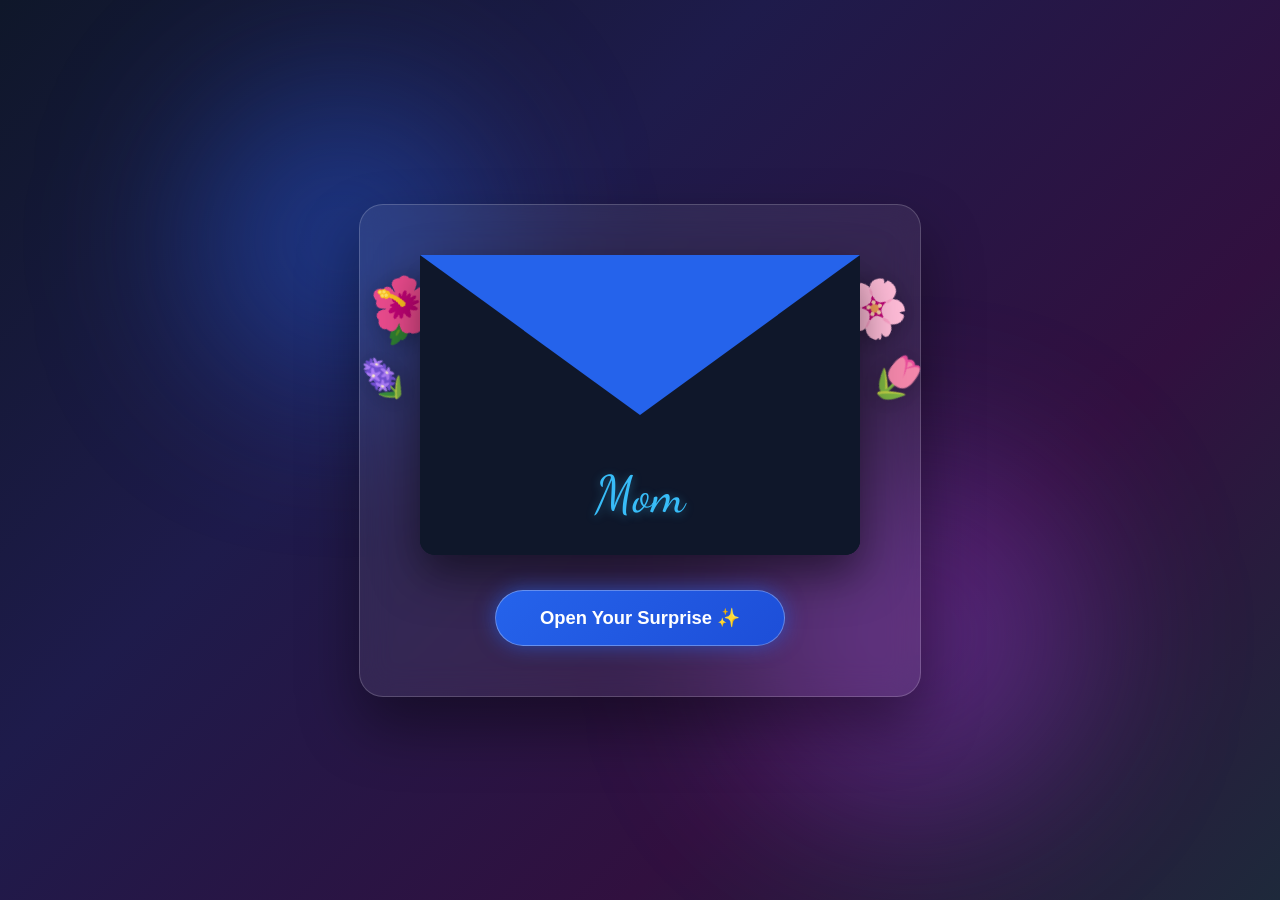
==== index.html @ d256d652 "correction" ====
<!DOCTYPE html>
<html lang="en">
<head>
  <meta charset="UTF-8">
  <meta name="viewport" content="width=device-width, initial-scale=1.0">
  <title>Happy 42nd Birthday, Mom!</title>
  <style>
    @import url('https://fonts.googleapis.com/css2?family=Dancing+Script:wght@600&family=Poppins:wght@400;600;700&display=swap');

    :root {
      --envelope-blue: #1e293b;       /* Elegant Royal Dark Slate */
      --envelope-back: #0f172a;       /* Deeper Navy Shadow */
      --envelope-flap: #2563eb;       /* Rich Sapphire Accent */
      --card-bg: #ffffff;
      --heading-color: #1e3a8a;     /* Sophisticated Dark Blue */
      --text-color: #334155;
      --gold-accent: #f59e0b;
    }

    * {
      box-sizing: border-box;
      margin: 0;
      padding: 0;
    }

    body {
      /* Multi-color mesh gradient (Indigo, Royal Blue, Dusk Violet) */
      background: linear-gradient(135deg, #0f172a 0%, #1e1b4b 35%, #31103f 70%, #1e293b 100%);
      font-family: 'Poppins', sans-serif;
      display: flex;
      flex-direction: column;
      justify-content: center;
      align-items: center;
      min-height: 100vh;
      overflow: hidden;
      position: relative;
    }

    /* Ambient Glowing Orbs behind the Glass */
    .glow-orb {
      position: absolute;
      border-radius: 50%;
      filter: blur(80px);
      pointer-events: none;
      z-index: 0;
    }
    .orb-1 { top: 10%; left: 15%; width: 300px; height: 300px; background: rgba(37, 99, 235, 0.4); }
    .orb-2 { bottom: 10%; right: 15%; width: 350px; height: 350px; background: rgba(168, 85, 247, 0.3); }

    /* --- Falling Snow & Hearts Particle System --- */
    .particles-layer {
      position: absolute;
      top: 0; left: 0;
      width: 100%; height: 100%;
      pointer-events: none;
      z-index: 1;
    }

    .particle {
      position: absolute;
      top: -5%;
      opacity: 0;
      animation: floatDown linear infinite;
    }

    /* Snow Crystals */
    .p-snow {
      color: #ffffff;
      font-size: 14px;
      text-shadow: 0 0 8px rgba(255, 255, 255, 0.8);
    }

    /* Glowing Dots */
    .p-dot {
      width: 6px; height: 6px;
      background: #fde047;
      border-radius: 50%;
      box-shadow: 0 0 10px #fde047, 0 0 20px #eab308;
    }

    /* Floating Hearts */
    .p-heart {
      color: #f43f5e;
      font-size: 14px;
      text-shadow: 0 0 8px rgba(244, 63, 94, 0.7);
    }

    @keyframes floatDown {
      0% { transform: translateY(0) rotate(0deg) scale(0.6); opacity: 0; }
      20% { opacity: 0.9; }
      80% { opacity: 0.9; }
      100% { transform: translateY(110vh) rotate(360deg) scale(1.2); opacity: 0; }
    }

    /* Scattered timings across screen */
    .p1 { left: 3%;  animation-duration: 7s;  animation-delay: 0s; }
    .p2 { left: 9%;  animation-duration: 9s;  animation-delay: 1.5s; }
    .p3 { left: 15%; animation-duration: 6s;  animation-delay: 0.5s; }
    .p4 { left: 22%; animation-duration: 10s; animation-delay: 3s; }
    .p5 { left: 28%; animation-duration: 8s;  animation-delay: 1s; }
    .p6 { left: 35%; animation-duration: 7s;  animation-delay: 2.5s; }
    .p7 { left: 41%; animation-duration: 11s; animation-delay: 0.2s; }
    .p8 { left: 48%; animation-duration: 8s;  animation-delay: 2s; }
    .p9 { left: 54%; animation-duration: 9s;  animation-delay: 1.2s; }
    .p10{ left: 61%; animation-duration: 7s;  animation-delay: 3.5s; }
    .p11{ left: 67%; animation-duration: 10s; animation-delay: 0.7s; }
    .p12{ left: 74%; animation-duration: 8s;  animation-delay: 2.2s; }
    .p13{ left: 80%; animation-duration: 9s;  animation-delay: 4s; }
    .p14{ left: 86%; animation-duration: 6s;  animation-delay: 1.8s; }
    .p15{ left: 92%; animation-duration: 11s; animation-delay: 0.3s; }

    /* --- Glassmorphism Stage Container --- */
    .glass-card-stage {
      position: relative;
      z-index: 10;
      background: rgba(255, 255, 255, 0.07);
      backdrop-filter: blur(16px);
      -webkit-backdrop-filter: blur(16px);
      border: 1px solid rgba(255, 255, 255, 0.18);
      border-radius: 24px;
      padding: 50px 60px;
      box-shadow: 0 30px 60px rgba(0, 0, 0, 0.4);
      display: flex;
      flex-direction: column;
      align-items: center;
      gap: 35px;
    }

    /* --- Envelope & Card Unit --- */
    .card-container {
      position: relative;
      width: 440px;
      height: 300px;
      perspective: 1000px;
    }

    /* Side Flowers Attached Behind Envelope */
    .blooming-flowers {
      position: absolute;
      width: 100%;
      height: 100%;
      pointer-events: none;
      z-index: 1;
    }

    .flower {
      position: absolute;
      font-size: 55px;
      transition: all 1s ease-in-out;
      filter: drop-shadow(0 4px 12px rgba(0,0,0,0.3));
    }

    /* Left & Right floral arrangements */
    .fl-left-1 { top: 10px; left: -50px; transform: rotate(-25deg); }
    .fl-left-2 { top: 90px; left: -65px; transform: rotate(-45deg); font-size: 45px; }
    .fl-right-1 { top: 10px; right: -50px; transform: rotate(25deg); }
    .fl-right-2 { top: 90px; right: -65px; transform: rotate(45deg); font-size: 45px; }

    /* Envelope Base Pocket */
    .envelope {
      position: absolute;
      width: 100%;
      height: 100%;
      background: var(--envelope-blue);
      border-radius: 0 0 15px 15px;
      box-shadow: 0 20px 45px rgba(0, 0, 0, 0.5);
      z-index: 3;
      overflow: hidden;
    }

    /* Inner fold pockets */
    .envelope::before {
      content: '';
      position: absolute;
      bottom: 0; left: 0;
      width: 0; height: 0;
      border-left: 220px solid var(--envelope-back);
      border-top: 150px solid transparent;
      border-bottom: 150px solid var(--envelope-back);
      z-index: 3;
    }

    .envelope::after {
      content: '';
      position: absolute;
      bottom: 0; right: 0;
      width: 0; height: 0;
      border-right: 220px solid var(--envelope-back);
      border-top: 150px solid transparent;
      border-bottom: 150px solid var(--envelope-back);
      z-index: 3;
    }

    /* MOM Cursive Signature */
    .mom-title {
      position: absolute;
      bottom: 30px;
      width: 100%;
      text-align: center;
      font-family: 'Dancing Script', cursive;
      font-size: 3.2rem;
      color: #38bdf8; /* Soft cyan glowing accent */
      text-shadow: 0 2px 10px rgba(56, 189, 248, 0.4);
      z-index: 4;
    }

    /* Top Flap */
    .flap {
      position: absolute;
      top: 0; left: 0;
      width: 100%; height: 100%;
      border-left: 220px solid transparent;
      border-right: 220px solid transparent;
      border-top: 160px solid var(--envelope-flap);
      transform-origin: top;
      transition: transform 0.8s ease-in-out, z-index 0.3s;
      z-index: 4;
    }

    /* Letter inside */
    .letter-card {
      position: absolute;
      bottom: 15px;
      left: 25px;
      width: 390px;
      height: 270px;
      background: var(--card-bg);
      border-radius: 12px;
      padding: 30px 25px;
      text-align: center;
      box-shadow: 0 8px 25px rgba(0,0,0,0.2);
      transition: transform 1s cubic-bezier(0.4, 0, 0.2, 1), opacity 0.5s ease;
      z-index: 2;
      display: flex;
      flex-direction: column;
      justify-content: center;
      align-items: center;
      opacity: 0;
    }

    .letter-card h1 {
      font-size: 1.8rem;
      font-weight: 700;
      color: var(--heading-color);
      line-height: 1.25;
      margin-bottom: 12px;
      letter-spacing: 0.5px;
    }

    .letter-card p {
      font-size: 1rem;
      color: var(--text-color);
      line-height: 1.5;
      font-weight: 400;
    }

    /* --- Glowing Trigger Button --- */
    .glow-btn {
      padding: 16px 44px;
      font-size: 1.15rem;
      font-weight: 600;
      color: white;
      background: linear-gradient(135deg, #2563eb, #1d4ed8);
      border: 1px solid rgba(255, 255, 255, 0.3);
      border-radius: 50px;
      cursor: pointer;
      box-shadow: 0 0 20px rgba(37, 99, 235, 0.6);
      transition: all 0.3s ease;
      animation: buttonPulse 2.5s infinite;
      z-index: 10;
    }

    .glow-btn:hover {
      transform: scale(1.06);
      box-shadow: 0 0 35px rgba(37, 99, 235, 0.9);
    }

    @keyframes buttonPulse {
      0% { box-shadow: 0 0 15px rgba(37, 99, 235, 0.5); }
      50% { box-shadow: 0 0 30px rgba(59, 130, 246, 0.9); }
      100% { box-shadow: 0 0 15px rgba(37, 99, 235, 0.5); }
    }

    /* --- OPENED STATE ANIMATIONS --- */
    .card-container.opened .flap {
      transform: rotateX(180deg);
      z-index: 1;
    }

    .card-container.opened .letter-card {
      transform: translateY(-210px);
      z-index: 5;
      opacity: 1;
    }

    .card-container.opened .fl-left-1 { transform: translate(-15px, -20px) rotate(-35deg); }
    .card-container.opened .fl-right-1 { transform: translate(15px, -20px) rotate(35deg); }

    .glass-card-stage.opened .glow-btn {
      display: none;
    }

    /* Mobile Responsiveness */
    @media (max-width: 520px) {
      .glass-card-stage { padding: 30px 20px; border-radius: 16px; }
      .card-container { width: 310px; height: 210px; }
      .flap { border-left-width: 155px; border-right-width: 155px; border-top-width: 115px; }
      .envelope::before { border-left-width: 155px; border-top-width: 105px; border-bottom-width: 105px; }
      .envelope::after { border-right-width: 155px; border-top-width: 105px; border-bottom-width: 105px; }
      .letter-card { width: 270px; height: 200px; left: 20px; padding: 15px; }
      .letter-card h1 { font-size: 1.3rem; }
      .letter-card p { font-size: 0.85rem; }
      .card-container.opened .letter-card { transform: translateY(-135px); }
      .mom-title { font-size: 2.2rem; bottom: 20px; }
    }
  </style>
</head>
<body>

  <!-- Ambient Light Orbs -->
  <div class="glow-orb orb-1"></div>
  <div class="glow-orb orb-2"></div>

  <!-- Falling Particles: Snow, Hearts, & Gold Dots -->
  <div class="particles-layer">
    <div class="particle p-snow p1">❄</div>
    <div class="particle p-heart p2">💖</div>
    <div class="particle p-dot p3"></div>
    <div class="particle p-snow p4">❄</div>
    <div class="particle p-heart p5">🌸</div>
    <div class="particle p-dot p6"></div>
    <div class="particle p-snow p7">❄</div>
    <div class="particle p-heart p8">💕</div>
    <div class="particle p-dot p9"></div>
    <div class="particle p-snow p10">❄</div>
    <div class="particle p-heart p11">💖</div>
    <div class="particle p-dot p12"></div>
    <div class="particle p-snow p13">❄</div>
    <div class="particle p-heart p14">🌸</div>
    <div class="particle p-dot p15"></div>
  </div>

  <!-- Glassmorphism Container Stage -->
  <div class="glass-card-stage" id="glassStage">

    <div class="card-container" id="cardContainer">
      
      <!-- Side Blooming Flowers -->
      <div class="blooming-flowers">
        <span class="flower fl-left-1">🌺</span>
        <span class="flower fl-left-2">🪻</span>
        <span class="flower fl-right-1">🌸</span>
        <span class="flower fl-right-2">🌷</span>
      </div>

      <!-- Blue Envelope Pocket -->
      <div class="envelope">
        <div class="mom-title">Mom</div>
      </div>

      <!-- Flap -->
      <div class="flap"></div>

      <!-- Card Inside -->
      <div class="letter-card">
        <h1>HAPPY BIRTHDAY<br>MOM! 💐</h1>
        <p>
May God bless you abundantly, keep you in perfect health, fill your heart with joy, and grant you many more beautiful years. Have a wonderful birthday!! 💕</p>
      </div>

    </div>

    <!-- Glowing Action Button -->
    <button class="glow-btn" id="openBtn">Open Your Surprise ✨</button>

  </div>

  <!-- Background Music Track -->
  <audio id="bgMusic" loop>
    <source src="/Stivie_Wonder_-_Isn_t_She_Lovely_(mp3.pm).mp3" type="audio/mpeg">
  </audio>

  <script>
    const openBtn = document.getElementById('openBtn');
    const cardContainer = document.getElementById('cardContainer');
    const glassStage = document.getElementById('glassStage');
    const bgMusic = document.getElementById('bgMusic');

    openBtn.addEventListener('click', function() {
      cardContainer.classList.add('opened');
      glassStage.classList.add('opened');

      bgMusic.play().catch(error => {
        console.log("Add 'music.mp3' in the same folder to activate auto-play on click!");
      });
    });
  </script>

</body>
</html>
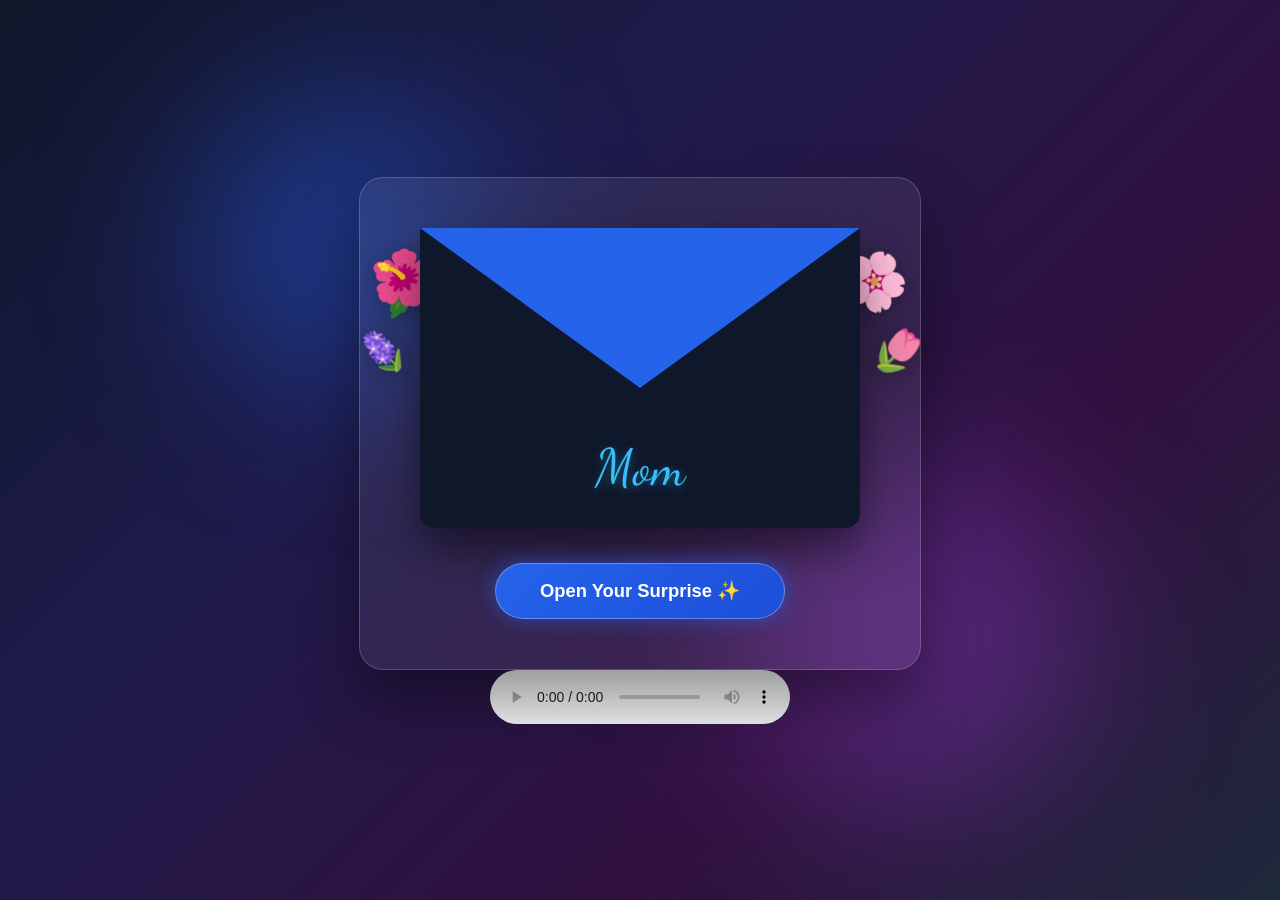
==== commit 3b7f8705: "Fix audio element for background music Updated audio element to include source tag and controls." ====
--- a/index.html
+++ b/index.html
@@ -376,9 +376,11 @@
   </div>
 
   <!-- Background Music Track -->
-  <audio id="bgMusic" loop>
-    <source src="/Stivie_Wonder_-_Isn_t_She_Lovely_(mp3.pm).mp3" type="audio/mpeg">
+
+  <audio id="bgMusic" loop controls>
+    <source src="./Stivie_Wonder_-_Isn_t_She_Lovely_(mp3.pm).mp3"control type="audio/mpeg">
   </audio>
+
 
   <script>
     const openBtn = document.getElementById('openBtn');
@@ -397,4 +399,4 @@
   </script>
 
 </body>
-</html>+</html>
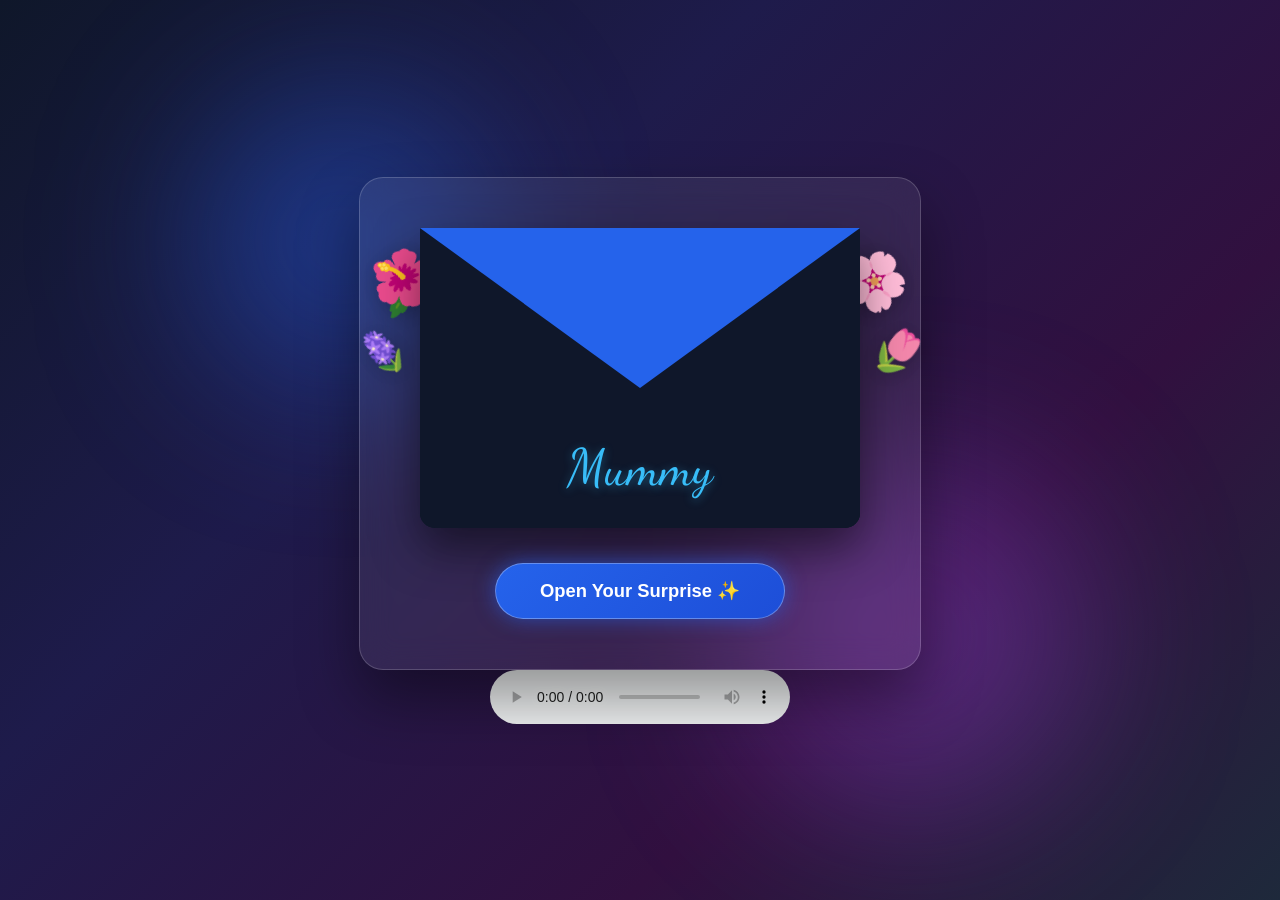
==== commit 97e1af42: "update page title" ====
--- a/index.html
+++ b/index.html
@@ -3,7 +3,7 @@
 <head>
   <meta charset="UTF-8">
   <meta name="viewport" content="width=device-width, initial-scale=1.0">
-  <title>Happy 42nd Birthday, Mom!</title>
+  <title>Happy Birthday, Mum!</title>
   <style>
     @import url('https://fonts.googleapis.com/css2?family=Dancing+Script:wght@600&family=Poppins:wght@400;600;700&display=swap');
 
@@ -355,7 +355,7 @@
 
       <!-- Blue Envelope Pocket -->
       <div class="envelope">
-        <div class="mom-title">Mom</div>
+        <div class="mom-title">Mummy</div>
       </div>
 
       <!-- Flap -->
@@ -363,8 +363,9 @@
 
       <!-- Card Inside -->
       <div class="letter-card">
-        <h1>HAPPY BIRTHDAY<br>MOM! 💐</h1>
+        <h1>HAPPY BIRTHDAY<br>Mummy! 💐</h1>
         <p>
+          
 May God bless you abundantly, keep you in perfect health, fill your heart with joy, and grant you many more beautiful years. Have a wonderful birthday!! 💕</p>
       </div>
 
@@ -375,12 +376,10 @@
 
   </div>
 
-  <!-- Background Music Track -->
-
+ 
   <audio id="bgMusic" loop controls>
     <source src="./Stivie_Wonder_-_Isn_t_She_Lovely_(mp3.pm).mp3"control type="audio/mpeg">
   </audio>
-
 
   <script>
     const openBtn = document.getElementById('openBtn');
@@ -399,4 +398,4 @@
   </script>
 
 </body>
-</html>
+</html>
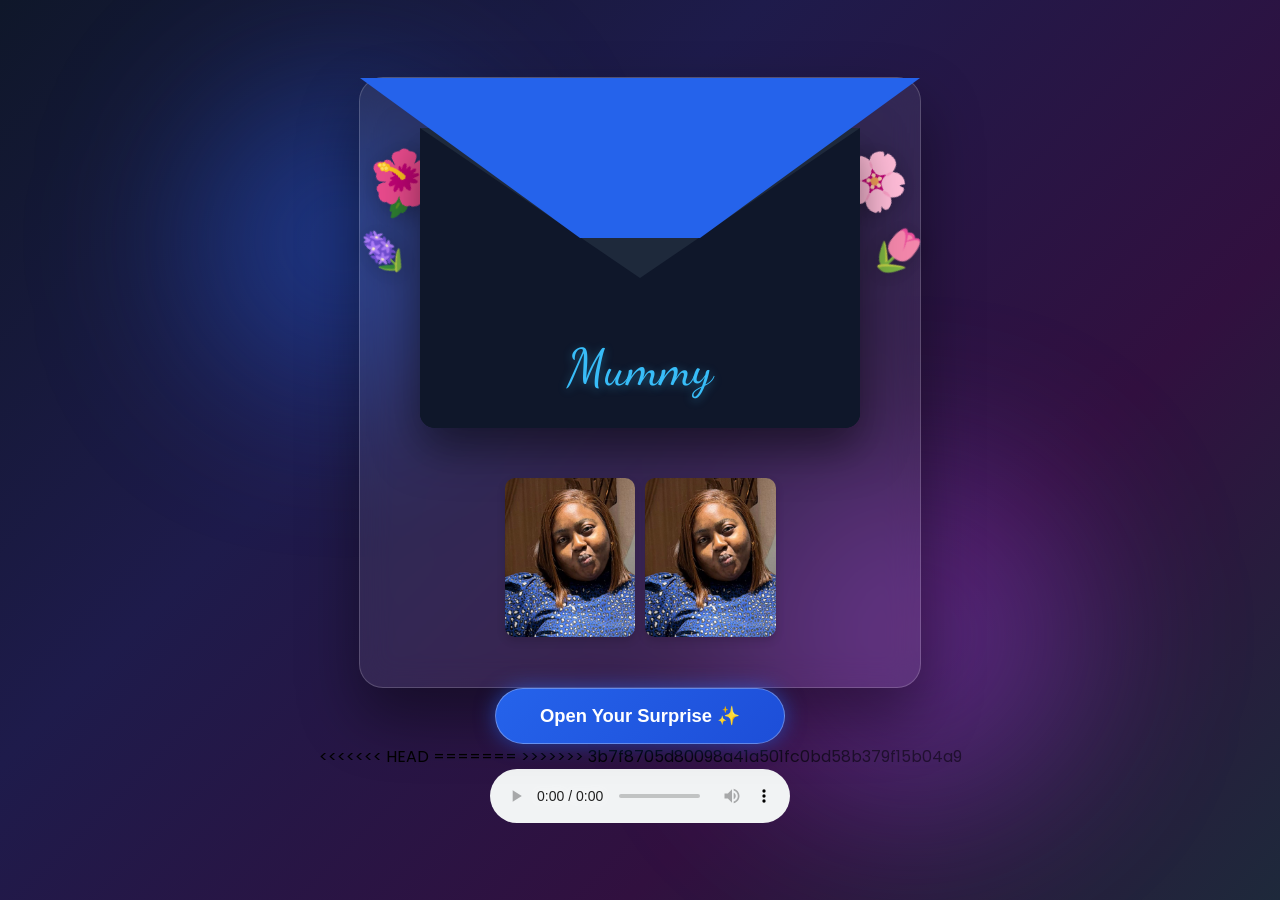
==== commit 1b52fc17: "Fixed merge conflictand added photos" ====
--- a/index.html
+++ b/index.html
@@ -203,6 +203,24 @@
       text-shadow: 0 2px 10px rgba(56, 189, 248, 0.4);
       z-index: 4;
     }
+
+    /* Container for photos inside the card */
+.card-photos {
+  display: flex;
+  gap: 10px;
+  justify-content: center;
+  margin-top: 15px;
+}
+
+/* Make photos small and rounded inside the card */
+.card-photos img {
+  width: 45%;
+  max-width: 140px;
+  height: auto;
+  border-radius: 10px;
+  box-shadow: 0 4px 8px rgba(0,0,0,0.15);
+  object-fit: cover;
+}
 
     /* Top Flap */
     .flap {
@@ -358,6 +376,9 @@
         <div class="mom-title">Mummy</div>
       </div>
 
+    
+</div>
+
       <!-- Flap -->
       <div class="flap"></div>
 
@@ -369,6 +390,13 @@
 May God bless you abundantly, keep you in perfect health, fill your heart with joy, and grant you many more beautiful years. Have a wonderful birthday!! 💕</p>
       </div>
 
+      <!-- ADD BOTH IMAGES INSIDE THE CARD HERE -->
+  <div class="card-photos">
+    <img src="./image/WhatsApp Image 2026-07-27 at 09.00.28 (1).jpeg">
+    <img src="./image/WhatsApp Image 2026-07-27 at 09.00.28 (1).jpeg">
+  </div>
+</div>
+
     </div>
 
     <!-- Glowing Action Button -->
@@ -376,10 +404,16 @@
 
   </div>
 
+<<<<<<< HEAD
  
+=======
+  <!-- Background Music Track -->
+
+>>>>>>> 3b7f8705d80098a41a501fc0bd58b379f15b04a9
   <audio id="bgMusic" loop controls>
     <source src="./Stivie_Wonder_-_Isn_t_She_Lovely_(mp3.pm).mp3"control type="audio/mpeg">
   </audio>
+
 
   <script>
     const openBtn = document.getElementById('openBtn');
@@ -398,4 +432,4 @@
   </script>
 
 </body>
-</html>+</html>
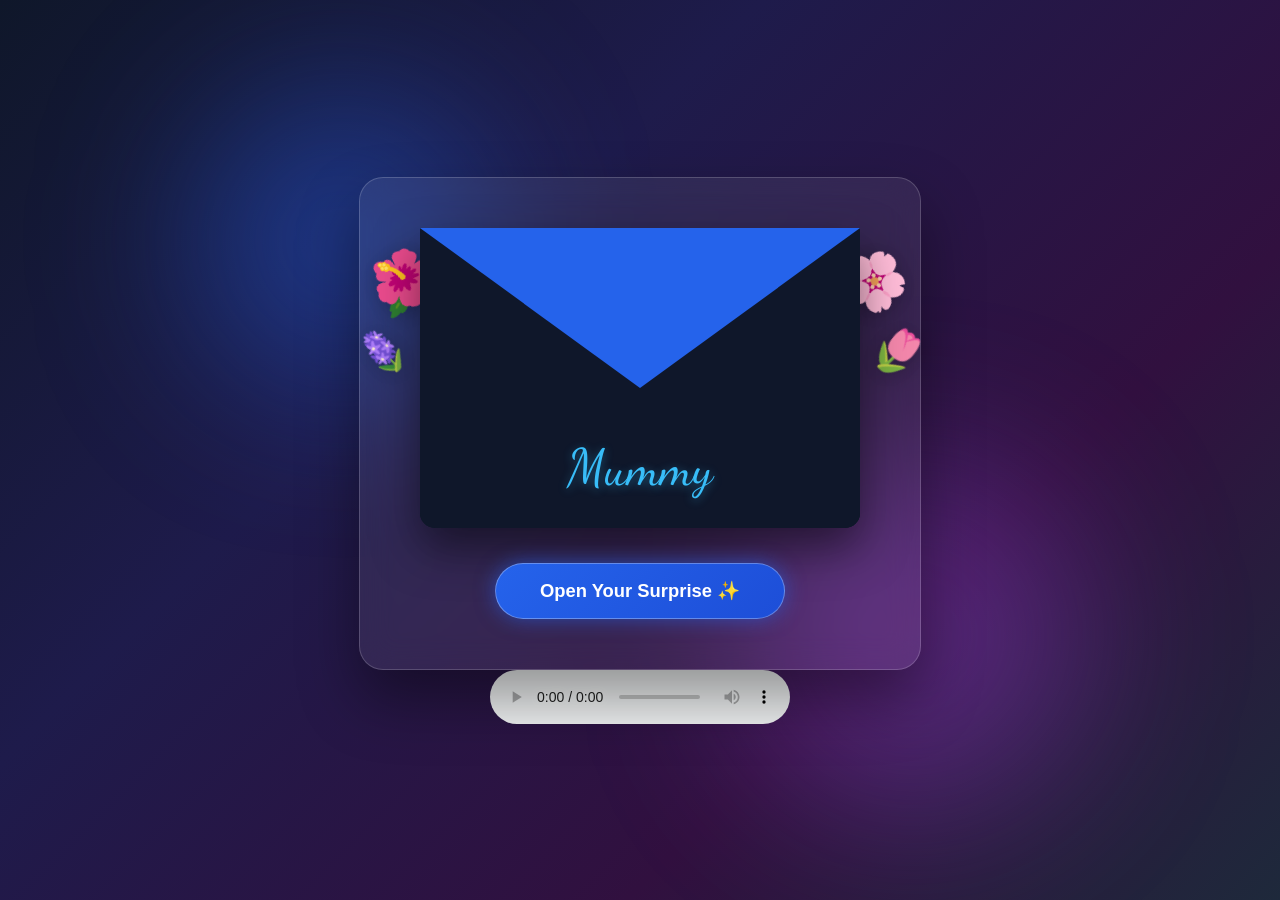
==== commit 6e2bad8b: "Fixed html card structure and merge conflict" ====
--- a/index.html
+++ b/index.html
@@ -24,7 +24,6 @@
     }
 
     body {
-      /* Multi-color mesh gradient (Indigo, Royal Blue, Dusk Violet) */
       background: linear-gradient(135deg, #0f172a 0%, #1e1b4b 35%, #31103f 70%, #1e293b 100%);
       font-family: 'Poppins', sans-serif;
       display: flex;
@@ -63,14 +62,12 @@
       animation: floatDown linear infinite;
     }
 
-    /* Snow Crystals */
     .p-snow {
       color: #ffffff;
       font-size: 14px;
       text-shadow: 0 0 8px rgba(255, 255, 255, 0.8);
     }
 
-    /* Glowing Dots */
     .p-dot {
       width: 6px; height: 6px;
       background: #fde047;
@@ -78,7 +75,6 @@
       box-shadow: 0 0 10px #fde047, 0 0 20px #eab308;
     }
 
-    /* Floating Hearts */
     .p-heart {
       color: #f43f5e;
       font-size: 14px;
@@ -92,7 +88,6 @@
       100% { transform: translateY(110vh) rotate(360deg) scale(1.2); opacity: 0; }
     }
 
-    /* Scattered timings across screen */
     .p1 { left: 3%;  animation-duration: 7s;  animation-delay: 0s; }
     .p2 { left: 9%;  animation-duration: 9s;  animation-delay: 1.5s; }
     .p3 { left: 15%; animation-duration: 6s;  animation-delay: 0.5s; }
@@ -134,7 +129,6 @@
       perspective: 1000px;
     }
 
-    /* Side Flowers Attached Behind Envelope */
     .blooming-flowers {
       position: absolute;
       width: 100%;
@@ -150,7 +144,6 @@
       filter: drop-shadow(0 4px 12px rgba(0,0,0,0.3));
     }
 
-    /* Left & Right floral arrangements */
     .fl-left-1 { top: 10px; left: -50px; transform: rotate(-25deg); }
     .fl-left-2 { top: 90px; left: -65px; transform: rotate(-45deg); font-size: 45px; }
     .fl-right-1 { top: 10px; right: -50px; transform: rotate(25deg); }
@@ -168,7 +161,6 @@
       overflow: hidden;
     }
 
-    /* Inner fold pockets */
     .envelope::before {
       content: '';
       position: absolute;
@@ -191,7 +183,6 @@
       z-index: 3;
     }
 
-    /* MOM Cursive Signature */
     .mom-title {
       position: absolute;
       bottom: 30px;
@@ -199,28 +190,27 @@
       text-align: center;
       font-family: 'Dancing Script', cursive;
       font-size: 3.2rem;
-      color: #38bdf8; /* Soft cyan glowing accent */
+      color: #38bdf8;
       text-shadow: 0 2px 10px rgba(56, 189, 248, 0.4);
       z-index: 4;
     }
 
     /* Container for photos inside the card */
-.card-photos {
-  display: flex;
-  gap: 10px;
-  justify-content: center;
-  margin-top: 15px;
-}
-
-/* Make photos small and rounded inside the card */
-.card-photos img {
-  width: 45%;
-  max-width: 140px;
-  height: auto;
-  border-radius: 10px;
-  box-shadow: 0 4px 8px rgba(0,0,0,0.15);
-  object-fit: cover;
-}
+    .card-photos {
+      display: flex;
+      gap: 10px;
+      justify-content: center;
+      margin-top: 10px;
+    }
+
+    .card-photos img {
+      width: 45%;
+      max-width: 120px;
+      height: auto;
+      border-radius: 8px;
+      box-shadow: 0 4px 8px rgba(0,0,0,0.15);
+      object-fit: cover;
+    }
 
     /* Top Flap */
     .flap {
@@ -241,10 +231,10 @@
       bottom: 15px;
       left: 25px;
       width: 390px;
-      height: 270px;
+      height: 320px;
       background: var(--card-bg);
       border-radius: 12px;
-      padding: 30px 25px;
+      padding: 20px;
       text-align: center;
       box-shadow: 0 8px 25px rgba(0,0,0,0.2);
       transition: transform 1s cubic-bezier(0.4, 0, 0.2, 1), opacity 0.5s ease;
@@ -257,18 +247,17 @@
     }
 
     .letter-card h1 {
-      font-size: 1.8rem;
+      font-size: 1.5rem;
       font-weight: 700;
       color: var(--heading-color);
-      line-height: 1.25;
-      margin-bottom: 12px;
-      letter-spacing: 0.5px;
+      line-height: 1.2;
+      margin-bottom: 8px;
     }
 
     .letter-card p {
-      font-size: 1rem;
+      font-size: 0.9rem;
       color: var(--text-color);
-      line-height: 1.5;
+      line-height: 1.4;
       font-weight: 400;
     }
 
@@ -306,7 +295,7 @@
     }
 
     .card-container.opened .letter-card {
-      transform: translateY(-210px);
+      transform: translateY(-220px);
       z-index: 5;
       opacity: 1;
     }
@@ -318,17 +307,16 @@
       display: none;
     }
 
-    /* Mobile Responsiveness */
     @media (max-width: 520px) {
       .glass-card-stage { padding: 30px 20px; border-radius: 16px; }
       .card-container { width: 310px; height: 210px; }
       .flap { border-left-width: 155px; border-right-width: 155px; border-top-width: 115px; }
       .envelope::before { border-left-width: 155px; border-top-width: 105px; border-bottom-width: 105px; }
       .envelope::after { border-right-width: 155px; border-top-width: 105px; border-bottom-width: 105px; }
-      .letter-card { width: 270px; height: 200px; left: 20px; padding: 15px; }
-      .letter-card h1 { font-size: 1.3rem; }
-      .letter-card p { font-size: 0.85rem; }
-      .card-container.opened .letter-card { transform: translateY(-135px); }
+      .letter-card { width: 270px; height: 260px; left: 20px; padding: 15px; }
+      .letter-card h1 { font-size: 1.2rem; }
+      .letter-card p { font-size: 0.8rem; }
+      .card-container.opened .letter-card { transform: translateY(-160px); }
       .mom-title { font-size: 2.2rem; bottom: 20px; }
     }
   </style>
@@ -339,7 +327,7 @@
   <div class="glow-orb orb-1"></div>
   <div class="glow-orb orb-2"></div>
 
-  <!-- Falling Particles: Snow, Hearts, & Gold Dots -->
+  <!-- Falling Particles -->
   <div class="particles-layer">
     <div class="particle p-snow p1">❄</div>
     <div class="particle p-heart p2">💖</div>
@@ -371,32 +359,26 @@
         <span class="flower fl-right-2">🌷</span>
       </div>
 
+      <!-- Flap -->
+      <div class="flap"></div>
+
+      <!-- Card Inside -->
+      <div class="letter-card">
+        <h1>HAPPY BIRTHDAY<br>Mummy! 💐</h1>
+        <p>May God bless you abundantly, keep you in perfect health, fill your heart with joy, and grant you many more beautiful years. Have a wonderful birthday!! 💕</p>
+        
+        <!-- PHOTOS INSIDE THE CARD -->
+        <div class="card-photos">
+          <img src="./image/WhatsApp Image 2026-07-27 at 09.00.28 (1).jpeg" alt="Mummy Photo 1">
+          <img src="./image/WhatsApp Image 2026-07-27 at 09.00.28.jpeg" alt="Mummy Photo 2">
+        </div>
+      </div>
+
       <!-- Blue Envelope Pocket -->
       <div class="envelope">
         <div class="mom-title">Mummy</div>
       </div>
 
-    
-</div>
-
-      <!-- Flap -->
-      <div class="flap"></div>
-
-      <!-- Card Inside -->
-      <div class="letter-card">
-        <h1>HAPPY BIRTHDAY<br>Mummy! 💐</h1>
-        <p>
-          
-May God bless you abundantly, keep you in perfect health, fill your heart with joy, and grant you many more beautiful years. Have a wonderful birthday!! 💕</p>
-      </div>
-
-      <!-- ADD BOTH IMAGES INSIDE THE CARD HERE -->
-  <div class="card-photos">
-    <img src="./image/WhatsApp Image 2026-07-27 at 09.00.28 (1).jpeg">
-    <img src="./image/WhatsApp Image 2026-07-27 at 09.00.28 (1).jpeg">
-  </div>
-</div>
-
     </div>
 
     <!-- Glowing Action Button -->
@@ -404,16 +386,10 @@
 
   </div>
 
-<<<<<<< HEAD
- 
-=======
   <!-- Background Music Track -->
-
->>>>>>> 3b7f8705d80098a41a501fc0bd58b379f15b04a9
   <audio id="bgMusic" loop controls>
-    <source src="./Stivie_Wonder_-_Isn_t_She_Lovely_(mp3.pm).mp3"control type="audio/mpeg">
+    <source src="./Stivie_Wonder_-_Isn_t_She_Lovely_(mp3.pm).mp3" type="audio/mpeg">
   </audio>
-
 
   <script>
     const openBtn = document.getElementById('openBtn');
@@ -426,7 +402,7 @@
       glassStage.classList.add('opened');
 
       bgMusic.play().catch(error => {
-        console.log("Add 'music.mp3' in the same folder to activate auto-play on click!");
+        console.log("Music play blocked by browser or file not found.");
       });
     });
   </script>
